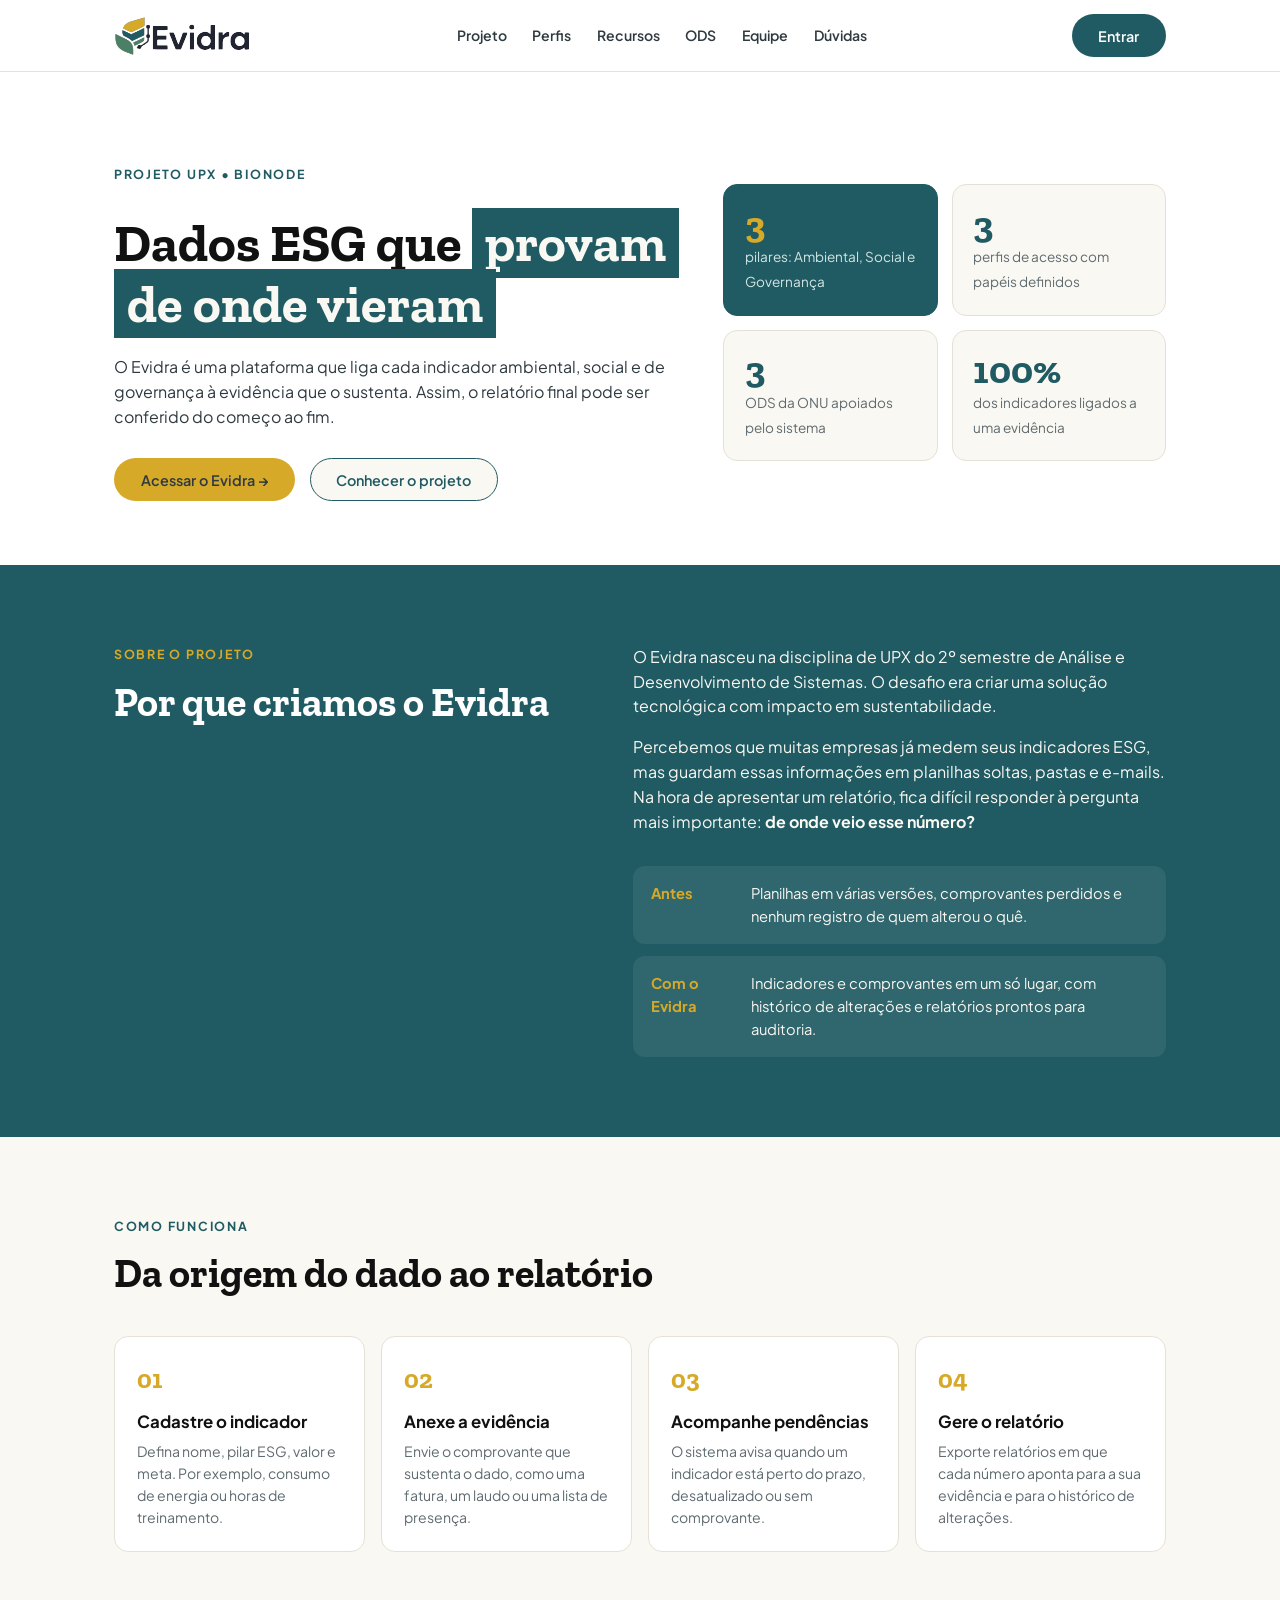
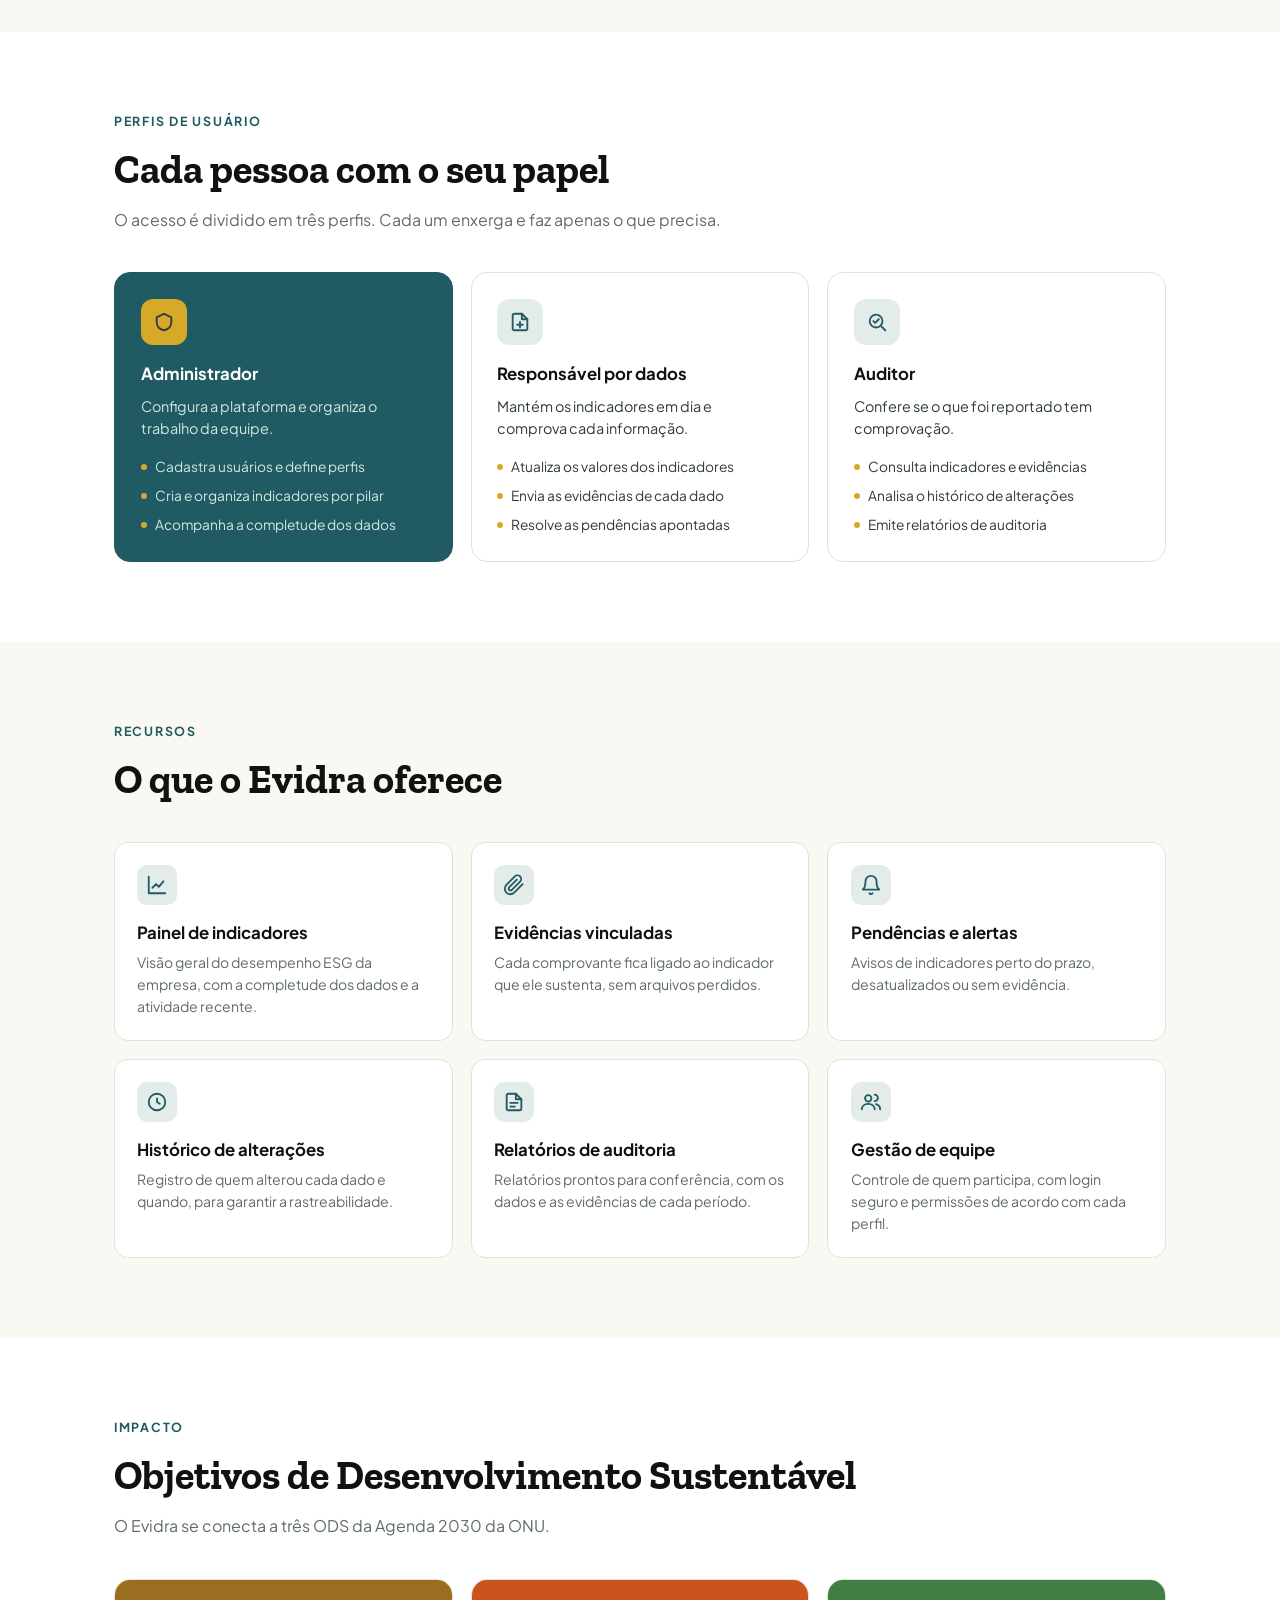
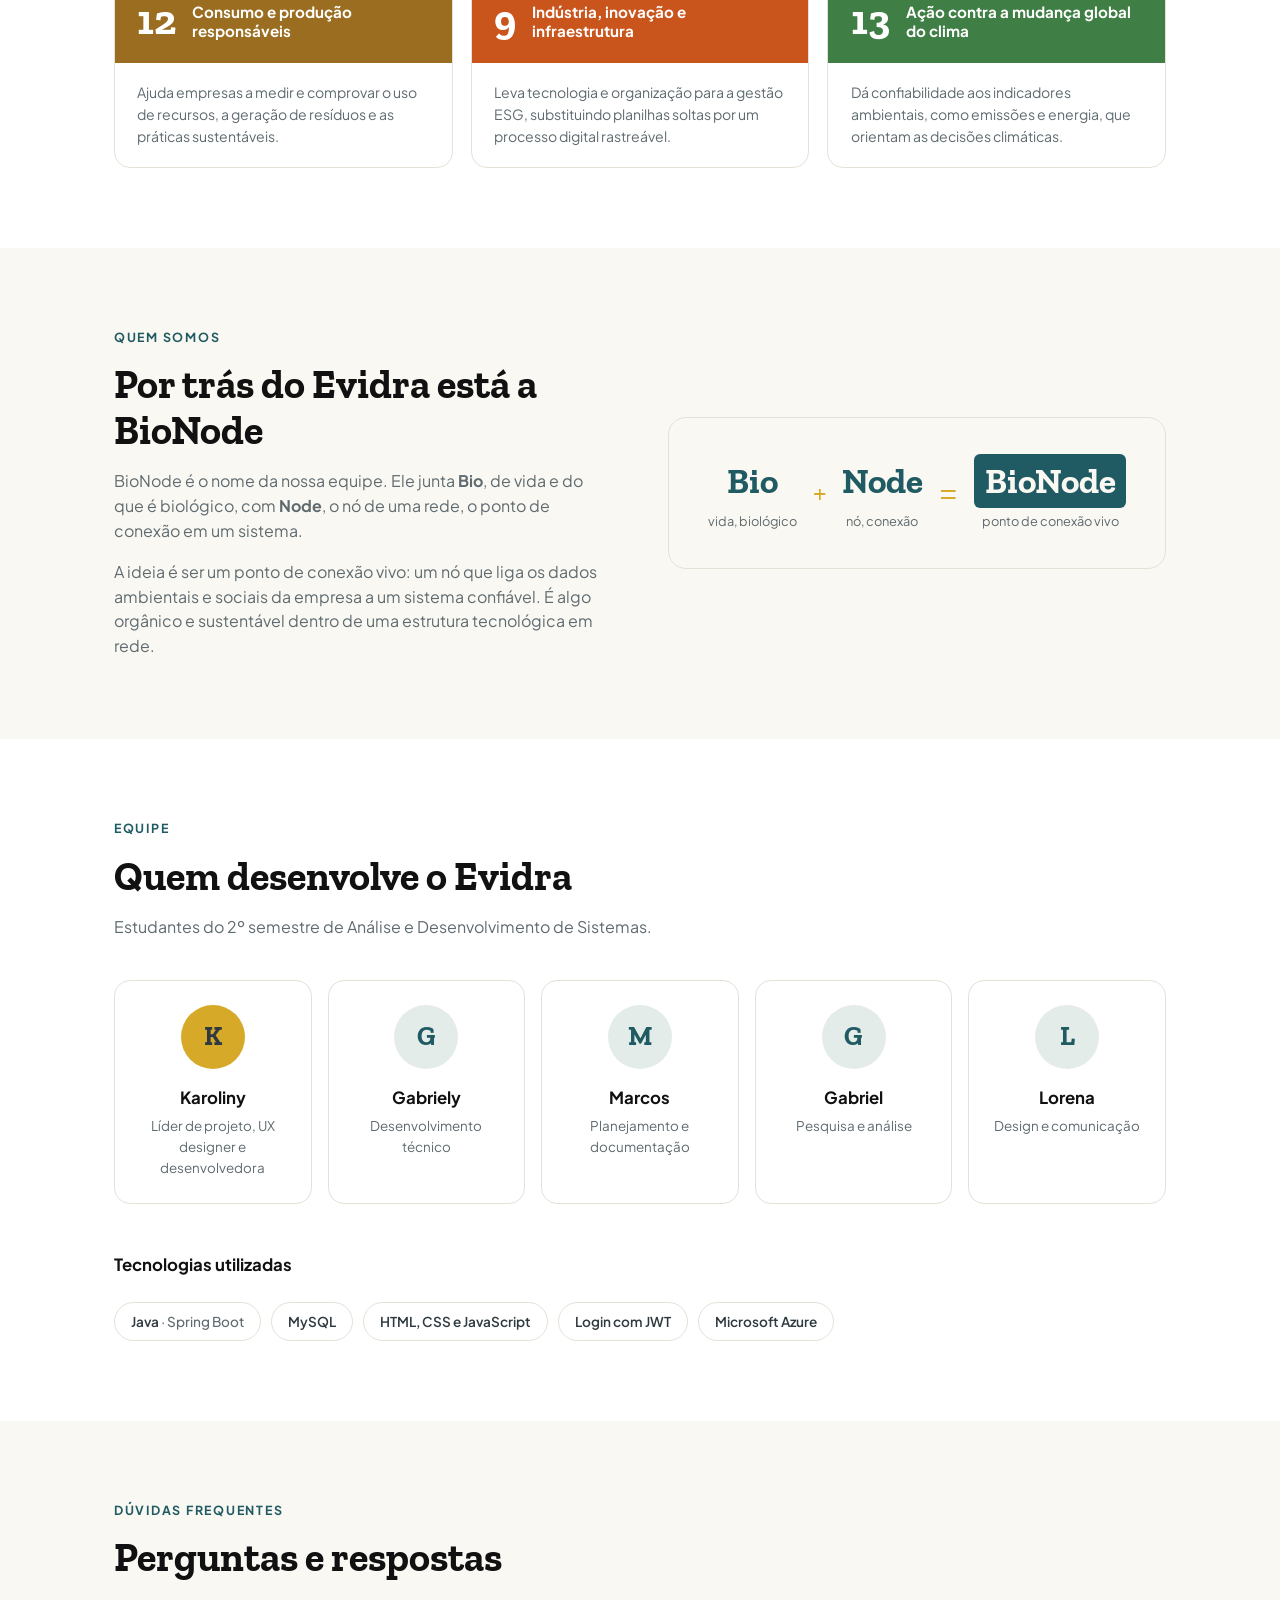
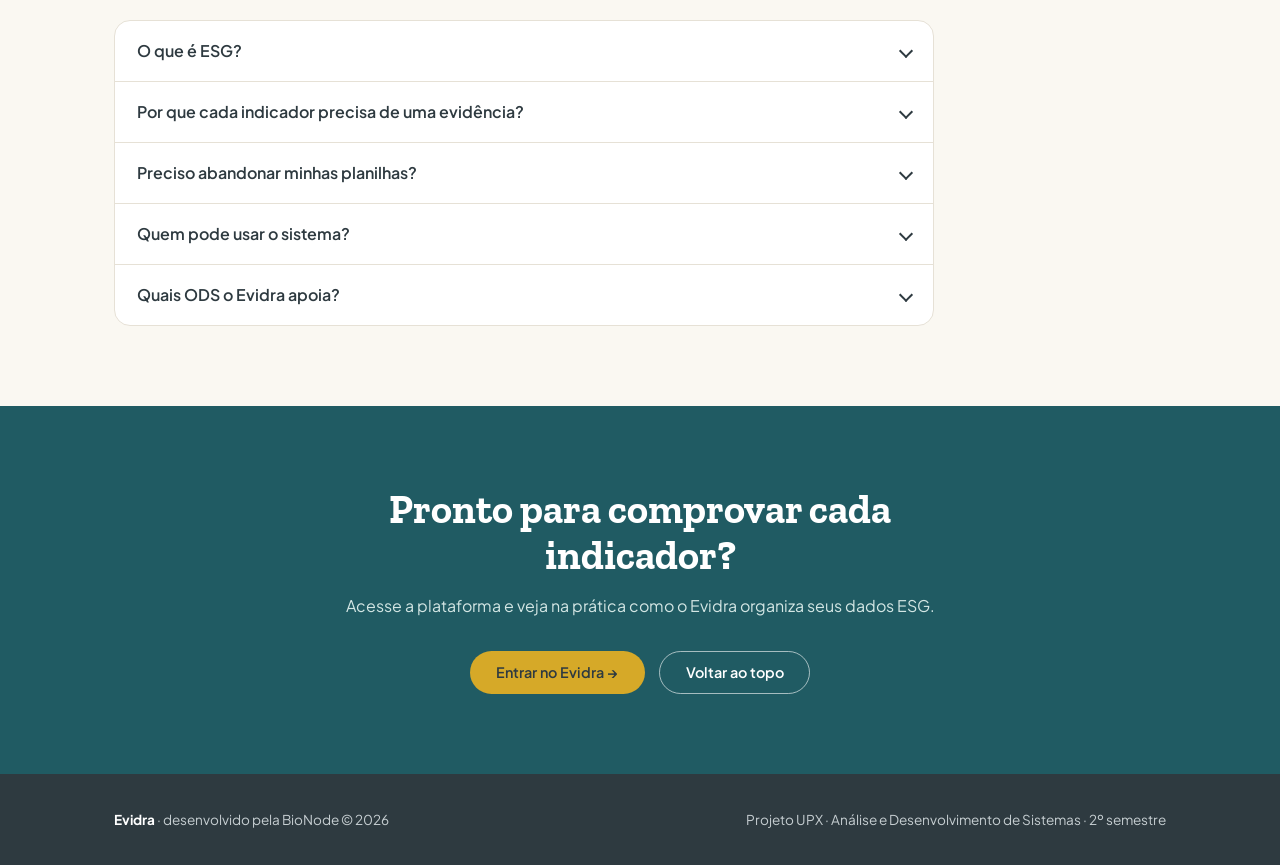
==== api/src/main/resources/static/sobre.html @ 5ffa8436 "Describe what changed" ====
<!DOCTYPE html>
<html lang="pt-BR">
<head>
<meta charset="UTF-8">
<meta name="viewport" content="width=device-width, initial-scale=1.0">
<title>Sobre o projeto – Evidra</title>
<link rel="icon" type="image/png" sizes="32x32" href="favicon-32.png">
<link rel="icon" type="image/png" sizes="64x64" href="favicon-64.png">
<link rel="apple-touch-icon" href="apple-touch-icon.png">
<meta name="description" content="Conheça o Evidra, plataforma de gestão de indicadores ESG com evidências rastreáveis, desenvolvida pela equipe BioNode no projeto UPX.">
<link rel="preconnect" href="https://fonts.googleapis.com">
<link rel="preconnect" href="https://fonts.gstatic.com" crossorigin>
<link href="https://fonts.googleapis.com/css2?family=Plus+Jakarta+Sans:wght@400;500;600;700;800&family=Zilla+Slab:wght@600;700&display=swap" rel="stylesheet">
<style>
  :root{
    --mostarda:#D6A928;
    --petroleo:#205B63;
    --petroleo-escuro:#174850;
    --offwhite:#FAF8F2;
    --verde-claro:#A7B4BA;
    --azul-escuro:#2E3A40;
    --borda:#E6E1D6;
    --suave:#5F6B70;
    --fundo-icone:#E4ECEA;
  }
  *{box-sizing:border-box;margin:0;padding:0}
  html{scroll-behavior:smooth}
  body{font-family:'Plus Jakarta Sans',system-ui,sans-serif;color:var(--azul-escuro);background:#fff;line-height:1.55}
  a{color:inherit}
  img{max-width:100%;display:block}
  :focus-visible{outline:3px solid var(--mostarda);outline-offset:3px}
  h1,h2{font-family:'Zilla Slab',serif;font-weight:700;color:#111;line-height:1.15}
  h2{font-size:clamp(1.8rem,4vw,2.5rem)}
  h3{font-size:1.05rem;font-weight:700;color:#111}

  .wrap{max-width:1180px;margin:0 auto;padding:0 5vw}
  section{padding:5rem 0}
  .eyebrow{font-weight:700;font-size:.78rem;letter-spacing:.14em;text-transform:uppercase;color:var(--petroleo);margin-bottom:.9rem}
  .intro{max-width:60ch;color:var(--suave);margin-top:1rem}
  .destaque{background:var(--petroleo);color:var(--offwhite);padding:.05em .25em;box-decoration-break:clone;-webkit-box-decoration-break:clone}

  /* botões */
  .btn{display:inline-flex;align-items:center;justify-content:center;gap:.5rem;padding:.7rem 1.6rem;border-radius:999px;font:600 .9rem 'Plus Jakarta Sans',sans-serif;text-decoration:none;border:1.5px solid transparent;cursor:pointer;transition:transform .15s,background .15s}
  .btn:hover{transform:translateY(-1px)}
  .btn-primario{background:var(--petroleo);color:#fff}
  .btn-primario:hover{background:var(--petroleo-escuro)}
  .btn-mostarda{background:var(--mostarda);color:var(--azul-escuro)}
  .btn-contorno{background:var(--offwhite);color:var(--petroleo);border-color:var(--petroleo)}

  /* cabeçalho */
  .topo{position:sticky;top:0;z-index:10;background:rgba(255,255,255,.94);backdrop-filter:blur(8px);border-bottom:1px solid var(--borda)}
  .topo .wrap{display:flex;justify-content:space-between;align-items:center;gap:1.5rem;padding-top:.9rem;padding-bottom:.9rem}
  .logo{height:40px;width:auto}
  .logo-texto{font-family:'Zilla Slab',serif;font-size:1.6rem;font-weight:700;color:var(--petroleo);text-decoration:none}
  .menu{display:flex;gap:1.6rem;list-style:none;font-size:.88rem;font-weight:600}
  .menu a{text-decoration:none;color:var(--azul-escuro)}
  .menu a:hover{color:var(--petroleo)}

  /* hero */
  .hero{padding:4.5rem 0 4rem}
  .hero-grade{display:grid;grid-template-columns:1.25fr 1fr;gap:3.5rem;align-items:center}
  .hero h1{font-size:clamp(2.2rem,5vw,3.3rem)}
  .hero p{margin:1.3rem 0 1.8rem;max-width:48ch}
  .acoes{display:flex;gap:.9rem;flex-wrap:wrap}
  .numeros{display:grid;grid-template-columns:1fr 1fr;gap:14px}
  .numero{background:var(--offwhite);border:1px solid var(--borda);border-radius:14px;padding:1.3rem}
  .numero strong{display:block;font-family:'Zilla Slab',serif;font-size:2.4rem;color:var(--petroleo);line-height:1}
  .numero span{font-size:.85rem;color:var(--suave)}
  .numero.cheio{background:var(--petroleo);border-color:var(--petroleo)}
  .numero.cheio strong{color:var(--mostarda)}
  .numero.cheio span{color:#D3E6E4}

  /* problema */
  .faixa{background:var(--petroleo);color:var(--offwhite)}
  .faixa h2{color:#fff}
  .faixa .eyebrow{color:var(--mostarda)}
  .problema-grade{display:grid;grid-template-columns:1fr 1.15fr;gap:3.5rem;align-items:start}
  .problema-grade p+p{margin-top:1rem}
  .contraste{display:grid;gap:12px;margin-top:2rem}
  .contraste div{display:flex;gap:12px;align-items:flex-start;background:rgba(255,255,255,.07);border-radius:12px;padding:1rem 1.1rem;font-size:.92rem}
  .contraste b{color:var(--mostarda);flex-shrink:0;width:5.5rem}

  /* como funciona */
  .fundo-claro{background:var(--offwhite)}
  .passos{display:grid;grid-template-columns:repeat(4,1fr);gap:16px;margin-top:2.5rem;counter-reset:passo;list-style:none}
  .passos li{background:#fff;border:1px solid var(--borda);border-radius:14px;padding:1.4rem;position:relative}
  .passos li::before{counter-increment:passo;content:counter(passo,decimal-leading-zero);display:block;font-family:'Zilla Slab',serif;font-weight:700;font-size:1.6rem;color:var(--mostarda);margin-bottom:.6rem}
  .passos p{font-size:.88rem;color:var(--suave);margin-top:.4rem}

  /* perfis */
  .perfis{display:grid;grid-template-columns:repeat(3,1fr);gap:18px;margin-top:2.5rem}
  .perfil{border:1px solid var(--borda);border-radius:16px;padding:1.6rem;display:flex;flex-direction:column}
  .perfil-ic{width:46px;height:46px;border-radius:12px;display:grid;place-items:center;background:var(--fundo-icone);color:var(--petroleo);margin-bottom:1rem}
  .perfil-ic svg,.recurso-ic svg{width:22px;height:22px;stroke:currentColor;fill:none;stroke-width:2;stroke-linecap:round;stroke-linejoin:round}
  .perfil.destaque-card{background:var(--petroleo);border-color:var(--petroleo);color:#D3E6E4}
  .perfil.destaque-card h3{color:#fff}
  .perfil.destaque-card .perfil-ic{background:var(--mostarda);color:var(--azul-escuro)}
  .perfil>p{font-size:.9rem;margin:.5rem 0 1rem}
  .perfil ul{list-style:none;display:grid;gap:.5rem;font-size:.86rem;margin-top:auto}
  .perfil li{display:flex;gap:.5rem}
  .perfil li::before{content:"";width:6px;height:6px;border-radius:50%;background:var(--mostarda);margin-top:.5rem;flex-shrink:0}

  /* recursos */
  .recursos{display:grid;grid-template-columns:repeat(3,1fr);gap:18px;margin-top:2.5rem}
  .recurso{background:#fff;border:1px solid var(--borda);border-radius:14px;padding:1.4rem}
  .recurso-ic{width:40px;height:40px;border-radius:10px;display:grid;place-items:center;background:var(--fundo-icone);color:var(--petroleo);margin-bottom:.9rem}
  .recurso p{font-size:.88rem;color:var(--suave);margin-top:.4rem}

  /* ODS */
  .ods{display:grid;grid-template-columns:repeat(3,1fr);gap:18px;margin-top:2.5rem}
  .ods-card{border-radius:16px;overflow:hidden;border:1px solid var(--borda);display:flex;flex-direction:column}
  .ods-topo{color:#fff;padding:1.3rem 1.4rem;display:flex;align-items:center;gap:1rem}
  .ods-topo strong{font-family:'Zilla Slab',serif;font-size:2.6rem;line-height:1}
  .ods-topo span{font-weight:700;font-size:.95rem;line-height:1.3}
  .ods-card p{padding:1.2rem 1.4rem;font-size:.88rem;color:var(--suave)}
  .ods-9{background:#C9541C}
  .ods-12{background:#9A6D20}
  .ods-13{background:#3F7E44}

  /* bionode */
  .bionode{display:grid;grid-template-columns:1fr 1fr;gap:3.5rem;align-items:center}
  .formula{display:flex;align-items:center;justify-content:center;gap:1rem;flex-wrap:wrap;background:var(--offwhite);border:1px solid var(--borda);border-radius:18px;padding:2.2rem 1.5rem}
  .formula div{text-align:center}
  .formula strong{display:block;font-family:'Zilla Slab',serif;font-size:2.2rem;color:var(--petroleo)}
  .formula small{font-size:.8rem;color:var(--suave)}
  .formula .sinal{font-family:'Zilla Slab',serif;font-size:2rem;color:var(--mostarda)}
  .formula .resultado strong{background:var(--petroleo);color:var(--offwhite);padding:0 .3em;border-radius:6px}
  .bionode p+p{margin-top:1rem}

  /* equipe */
  .equipe{display:grid;grid-template-columns:repeat(5,1fr);gap:16px;margin-top:2.5rem}
  .membro{border:1px solid var(--borda);border-radius:16px;padding:1.5rem 1.2rem;text-align:center;background:#fff}
  .avatar{width:64px;height:64px;border-radius:50%;margin:0 auto 1rem;display:grid;place-items:center;font-family:'Zilla Slab',serif;font-size:1.7rem;font-weight:700;background:var(--fundo-icone);color:var(--petroleo)}
  .membro.lider .avatar{background:var(--mostarda);color:var(--azul-escuro)}
  .membro p{font-size:.84rem;color:var(--suave);margin-top:.35rem}

  /* tecnologias */
  .tecs{display:flex;flex-wrap:wrap;gap:10px;margin-top:1.5rem}
  .tec{border:1px solid var(--borda);border-radius:999px;padding:.5rem 1rem;font-size:.85rem;font-weight:600;background:#fff}
  .tec span{color:var(--suave);font-weight:500}

  /* FAQ */
  .faq{max-width:820px;margin-top:2.5rem;border:1px solid var(--borda);border-radius:16px;background:#fff;overflow:hidden}
  .faq details{border-top:1px solid var(--borda)}
  .faq details:first-child{border-top:none}
  .faq summary{list-style:none;cursor:pointer;padding:1.1rem 1.4rem;display:flex;justify-content:space-between;align-items:center;gap:1rem;font-weight:600}
  .faq summary::-webkit-details-marker{display:none}
  .faq summary::after{content:"";width:8px;height:8px;border-right:2px solid var(--azul-escuro);border-bottom:2px solid var(--azul-escuro);transform:rotate(45deg);flex-shrink:0;transition:transform .15s}
  .faq details[open] summary::after{transform:rotate(-135deg)}
  .faq details p{padding:0 1.4rem 1.2rem;font-size:.9rem;color:var(--suave)}

  /* chamada final */
  .chamada{text-align:center}
  .chamada h2{color:#fff;max-width:22ch;margin:0 auto}
  .chamada p{max-width:52ch;margin:1rem auto 2rem;color:#D3E6E4}
  .chamada .acoes{justify-content:center}
  .chamada .btn-contorno{background:transparent;color:#fff;border-color:rgba(255,255,255,.6)}

  /* rodapé */
  footer{background:var(--azul-escuro);color:#C6CED1;font-size:.85rem;padding:2.2rem 0}
  footer .wrap{display:flex;justify-content:space-between;gap:1.5rem;flex-wrap:wrap}
  footer strong{color:#fff}

  @media (max-width:1000px){
    .equipe{grid-template-columns:repeat(3,1fr)}
    .passos{grid-template-columns:1fr 1fr}
    .recursos{grid-template-columns:1fr 1fr}
  }
  @media (max-width:760px){
    section{padding:3.5rem 0}
    .menu{display:none}
    .logo{height:32px}
    .hero{padding:2.5rem 0 3rem}
    .hero-grade,.problema-grade,.bionode{grid-template-columns:1fr;gap:2rem}
    .perfis,.recursos,.ods,.passos{grid-template-columns:1fr}
    .equipe{grid-template-columns:1fr 1fr}
    .contraste b{width:4.5rem}
  }
  @media (prefers-reduced-motion:reduce){html{scroll-behavior:auto}.btn{transition:none}.btn:hover{transform:none}}
</style>
</head>
<body>

<header class="topo">
  <div class="wrap">
    <a href="index.html" aria-label="Evidra – página inicial">
      <img class="logo" src="EVIDRA-completo.svg" alt="Evidra"
           onerror="this.replaceWith(Object.assign(document.createElement('span'),{className:'logo-texto',textContent:'Evidra'}))">
    </a>
    <nav aria-label="Seções">
      <ul class="menu">
        <li><a href="#projeto">Projeto</a></li>
        <li><a href="#perfis">Perfis</a></li>
        <li><a href="#recursos">Recursos</a></li>
        <li><a href="#ods">ODS</a></li>
        <li><a href="#equipe">Equipe</a></li>
        <li><a href="#faq">Dúvidas</a></li>
      </ul>
    </nav>
    <a class="btn btn-primario" href="index.html#entrar">Entrar</a>
  </div>
</header>

<main>

  <!-- HERO -->
  <section class="hero">
    <div class="wrap hero-grade">
      <div>
        <p class="eyebrow">Projeto UPX • BioNode</p>
        <h1>Dados ESG que <span class="destaque">provam de onde vieram</span></h1>
        <p>O Evidra é uma plataforma que liga cada indicador ambiental, social e de governança à evidência que o sustenta. Assim, o relatório final pode ser conferido do começo ao fim.</p>
        <div class="acoes">
          <a class="btn btn-mostarda" href="index.html#entrar">Acessar o Evidra →</a>
          <a class="btn btn-contorno" href="#projeto">Conhecer o projeto</a>
        </div>
      </div>
      <div class="numeros" aria-label="O projeto em números">
        <div class="numero cheio"><strong>3</strong><span>pilares: Ambiental, Social e Governança</span></div>
        <div class="numero"><strong>3</strong><span>perfis de acesso com papéis definidos</span></div>
        <div class="numero"><strong>3</strong><span>ODS da ONU apoiados pelo sistema</span></div>
        <div class="numero"><strong>100%</strong><span>dos indicadores ligados a uma evidência</span></div>
      </div>
    </div>
  </section>

  <!-- PROBLEMA E PROPOSTA -->
  <section class="faixa" id="projeto">
    <div class="wrap problema-grade">
      <div>
        <p class="eyebrow">Sobre o projeto</p>
        <h2>Por que criamos o Evidra</h2>
      </div>
      <div>
        <p>O Evidra nasceu na disciplina de UPX do 2º semestre de Análise e Desenvolvimento de Sistemas. O desafio era criar uma solução tecnológica com impacto em sustentabilidade.</p>
        <p>Percebemos que muitas empresas já medem seus indicadores ESG, mas guardam essas informações em planilhas soltas, pastas e e-mails. Na hora de apresentar um relatório, fica difícil responder à pergunta mais importante: <strong>de onde veio esse número?</strong></p>
        <div class="contraste">
          <div><b>Antes</b><span>Planilhas em várias versões, comprovantes perdidos e nenhum registro de quem alterou o quê.</span></div>
          <div><b>Com o Evidra</b><span>Indicadores e comprovantes em um só lugar, com histórico de alterações e relatórios prontos para auditoria.</span></div>
        </div>
      </div>
    </div>
  </section>

  <!-- COMO FUNCIONA -->
  <section class="fundo-claro">
    <div class="wrap">
      <p class="eyebrow">Como funciona</p>
      <h2>Da origem do dado ao relatório</h2>
      <ol class="passos">
        <li><h3>Cadastre o indicador</h3><p>Defina nome, pilar ESG, valor e meta. Por exemplo, consumo de energia ou horas de treinamento.</p></li>
        <li><h3>Anexe a evidência</h3><p>Envie o comprovante que sustenta o dado, como uma fatura, um laudo ou uma lista de presença.</p></li>
        <li><h3>Acompanhe pendências</h3><p>O sistema avisa quando um indicador está perto do prazo, desatualizado ou sem comprovante.</p></li>
        <li><h3>Gere o relatório</h3><p>Exporte relatórios em que cada número aponta para a sua evidência e para o histórico de alterações.</p></li>
      </ol>
    </div>
  </section>

  <!-- PERFIS -->
  <section id="perfis">
    <div class="wrap">
      <p class="eyebrow">Perfis de usuário</p>
      <h2>Cada pessoa com o seu papel</h2>
      <p class="intro">O acesso é dividido em três perfis. Cada um enxerga e faz apenas o que precisa.</p>
      <div class="perfis">
        <article class="perfil destaque-card">
          <div class="perfil-ic"><svg viewBox="0 0 24 24"><path d="M12 3l8 4v5c0 5-3.5 8-8 9-4.5-1-8-4-8-9V7z"/></svg></div>
          <h3>Administrador</h3>
          <p>Configura a plataforma e organiza o trabalho da equipe.</p>
          <ul>
            <li>Cadastra usuários e define perfis</li>
            <li>Cria e organiza indicadores por pilar</li>
            <li>Acompanha a completude dos dados</li>
          </ul>
        </article>
        <article class="perfil">
          <div class="perfil-ic"><svg viewBox="0 0 24 24"><path d="M14 3H6a2 2 0 0 0-2 2v14a2 2 0 0 0 2 2h12a2 2 0 0 0 2-2V9z"/><path d="M14 3v6h6M12 18v-6M9 15h6"/></svg></div>
          <h3>Responsável por dados</h3>
          <p>Mantém os indicadores em dia e comprova cada informação.</p>
          <ul>
            <li>Atualiza os valores dos indicadores</li>
            <li>Envia as evidências de cada dado</li>
            <li>Resolve as pendências apontadas</li>
          </ul>
        </article>
        <article class="perfil">
          <div class="perfil-ic"><svg viewBox="0 0 24 24"><circle cx="11" cy="11" r="7"/><path d="M21 21l-4.3-4.3M8 11l2 2 4-4"/></svg></div>
          <h3>Auditor</h3>
          <p>Confere se o que foi reportado tem comprovação.</p>
          <ul>
            <li>Consulta indicadores e evidências</li>
            <li>Analisa o histórico de alterações</li>
            <li>Emite relatórios de auditoria</li>
          </ul>
        </article>
      </div>
    </div>
  </section>

  <!-- RECURSOS -->
  <section class="fundo-claro" id="recursos">
    <div class="wrap">
      <p class="eyebrow">Recursos</p>
      <h2>O que o Evidra oferece</h2>
      <div class="recursos">
        <article class="recurso">
          <div class="recurso-ic"><svg viewBox="0 0 24 24"><path d="M3 3v18h18"/><path d="M7 15l4-4 3 3 5-6"/></svg></div>
          <h3>Painel de indicadores</h3>
          <p>Visão geral do desempenho ESG da empresa, com a completude dos dados e a atividade recente.</p>
        </article>
        <article class="recurso">
          <div class="recurso-ic"><svg viewBox="0 0 24 24"><path d="M21.4 11.1l-9.2 9.2a6 6 0 0 1-8.5-8.5l9.2-9.2a4 4 0 0 1 5.7 5.7l-9.2 9.2a2 2 0 0 1-2.8-2.8l8.5-8.5"/></svg></div>
          <h3>Evidências vinculadas</h3>
          <p>Cada comprovante fica ligado ao indicador que ele sustenta, sem arquivos perdidos.</p>
        </article>
        <article class="recurso">
          <div class="recurso-ic"><svg viewBox="0 0 24 24"><path d="M18 8a6 6 0 0 0-12 0c0 7-3 9-3 9h18s-3-2-3-9M13.7 21a2 2 0 0 1-3.4 0"/></svg></div>
          <h3>Pendências e alertas</h3>
          <p>Avisos de indicadores perto do prazo, desatualizados ou sem evidência.</p>
        </article>
        <article class="recurso">
          <div class="recurso-ic"><svg viewBox="0 0 24 24"><path d="M12 8v4l3 2"/><circle cx="12" cy="12" r="9"/></svg></div>
          <h3>Histórico de alterações</h3>
          <p>Registro de quem alterou cada dado e quando, para garantir a rastreabilidade.</p>
        </article>
        <article class="recurso">
          <div class="recurso-ic"><svg viewBox="0 0 24 24"><path d="M14 3H6a2 2 0 0 0-2 2v14a2 2 0 0 0 2 2h12a2 2 0 0 0 2-2V9z"/><path d="M14 3v6h6M8 13h8M8 17h5"/></svg></div>
          <h3>Relatórios de auditoria</h3>
          <p>Relatórios prontos para conferência, com os dados e as evidências de cada período.</p>
        </article>
        <article class="recurso">
          <div class="recurso-ic"><svg viewBox="0 0 24 24"><circle cx="9" cy="8" r="3.5"/><path d="M2 20c0-3.5 3-6 7-6s7 2.5 7 6M16 4a3.5 3.5 0 0 1 0 7M22 20c0-3-2-5-4.5-5.7"/></svg></div>
          <h3>Gestão de equipe</h3>
          <p>Controle de quem participa, com login seguro e permissões de acordo com cada perfil.</p>
        </article>
      </div>
    </div>
  </section>

  <!-- ODS -->
  <section id="ods">
    <div class="wrap">
      <p class="eyebrow">Impacto</p>
      <h2>Objetivos de Desenvolvimento Sustentável</h2>
      <p class="intro">O Evidra se conecta a três ODS da Agenda 2030 da ONU.</p>
      <div class="ods">
        <article class="ods-card">
          <div class="ods-topo ods-12"><strong>12</strong><span>Consumo e produção responsáveis</span></div>
          <p>Ajuda empresas a medir e comprovar o uso de recursos, a geração de resíduos e as práticas sustentáveis.</p>
        </article>
        <article class="ods-card">
          <div class="ods-topo ods-9"><strong>9</strong><span>Indústria, inovação e infraestrutura</span></div>
          <p>Leva tecnologia e organização para a gestão ESG, substituindo planilhas soltas por um processo digital rastreável.</p>
        </article>
        <article class="ods-card">
          <div class="ods-topo ods-13"><strong>13</strong><span>Ação contra a mudança global do clima</span></div>
          <p>Dá confiabilidade aos indicadores ambientais, como emissões e energia, que orientam as decisões climáticas.</p>
        </article>
      </div>
    </div>
  </section>

  <!-- BIONODE -->
  <section class="fundo-claro" id="bionode">
    <div class="wrap bionode">
      <div>
        <p class="eyebrow">Quem somos</p>
        <h2>Por trás do Evidra está a BioNode</h2>
        <p class="intro">BioNode é o nome da nossa equipe. Ele junta <strong>Bio</strong>, de vida e do que é biológico, com <strong>Node</strong>, o nó de uma rede, o ponto de conexão em um sistema.</p>
        <p class="intro">A ideia é ser um ponto de conexão vivo: um nó que liga os dados ambientais e sociais da empresa a um sistema confiável. É algo orgânico e sustentável dentro de uma estrutura tecnológica em rede.</p>
      </div>
      <div class="formula" aria-label="Bio mais Node igual a BioNode">
        <div><strong>Bio</strong><small>vida, biológico</small></div>
        <span class="sinal" aria-hidden="true">+</span>
        <div><strong>Node</strong><small>nó, conexão</small></div>
        <span class="sinal" aria-hidden="true">=</span>
        <div class="resultado"><strong>BioNode</strong><small>ponto de conexão vivo</small></div>
      </div>
    </div>
  </section>

  <!-- EQUIPE -->
  <section id="equipe">
    <div class="wrap">
      <p class="eyebrow">Equipe</p>
      <h2>Quem desenvolve o Evidra</h2>
      <p class="intro">Estudantes do 2º semestre de Análise e Desenvolvimento de Sistemas.</p>
      <div class="equipe">
        <article class="membro lider">
          <div class="avatar" aria-hidden="true">K</div>
          <h3>Karoliny</h3>
          <p>Líder de projeto, UX designer e desenvolvedora</p>
        </article>
        <article class="membro">
          <div class="avatar" aria-hidden="true">G</div>
          <h3>Gabriely</h3>
          <p>Desenvolvimento técnico</p>
        </article>
        <article class="membro">
          <div class="avatar" aria-hidden="true">M</div>
          <h3>Marcos</h3>
          <p>Planejamento e documentação</p>
        </article>
        <article class="membro">
          <div class="avatar" aria-hidden="true">G</div>
          <h3>Gabriel</h3>
          <p>Pesquisa e análise</p>
        </article>
        <article class="membro">
          <div class="avatar" aria-hidden="true">L</div>
          <h3>Lorena</h3>
          <p>Design e comunicação</p>
        </article>
      </div>

      <h3 style="margin-top:3rem">Tecnologias utilizadas</h3>
      <div class="tecs">
        <span class="tec">Java <span>· Spring Boot</span></span>
        <span class="tec">MySQL</span>
        <span class="tec">HTML, CSS e JavaScript</span>
        <span class="tec">Login com JWT</span>
        <span class="tec">Microsoft Azure</span>
      </div>
    </div>
  </section>

  <!-- FAQ -->
  <section class="fundo-claro" id="faq">
    <div class="wrap">
      <p class="eyebrow">Dúvidas frequentes</p>
      <h2>Perguntas e respostas</h2>
      <div class="faq">
        <details>
          <summary>O que é ESG?</summary>
          <p>É a sigla em inglês para Ambiental, Social e Governança. São os três pilares usados para medir o impacto e a gestão responsável de uma empresa.</p>
        </details>
        <details>
          <summary>Por que cada indicador precisa de uma evidência?</summary>
          <p>Um dado sem comprovante não pode ser conferido. Com a evidência ligada ao indicador, qualquer número do relatório pode ser verificado em uma auditoria.</p>
        </details>
        <details>
          <summary>Preciso abandonar minhas planilhas?</summary>
          <p>Não. O Evidra funciona junto com os dados que a empresa já tem em Excel. A ideia é organizar e comprovar, sem obrigar a troca dos sistemas atuais.</p>
        </details>
        <details>
          <summary>Quem pode usar o sistema?</summary>
          <p>Há três perfis: Administrador, Responsável por dados e Auditor. Cada um tem acesso apenas às funções do seu papel.</p>
        </details>
        <details>
          <summary>Quais ODS o Evidra apoia?</summary>
          <p>O foco está nos ODS 12 (consumo e produção responsáveis), 9 (indústria, inovação e infraestrutura) e 13 (ação contra a mudança global do clima).</p>
        </details>
      </div>
    </div>
  </section>

  <!-- CHAMADA FINAL -->
  <section class="faixa chamada">
    <div class="wrap">
      <h2>Pronto para comprovar cada indicador?</h2>
      <p>Acesse a plataforma e veja na prática como o Evidra organiza seus dados ESG.</p>
      <div class="acoes">
        <a class="btn btn-mostarda" href="index.html#entrar">Entrar no Evidra →</a>
        <a class="btn btn-contorno" href="#">Voltar ao topo</a>
      </div>
    </div>
  </section>

</main>

<footer>
  <div class="wrap">
    <span><strong>Evidra</strong> · desenvolvido pela BioNode © 2026</span>
    <span>Projeto UPX · Análise e Desenvolvimento de Sistemas · 2º semestre</span>
  </div>
</footer>

</body>
</html>
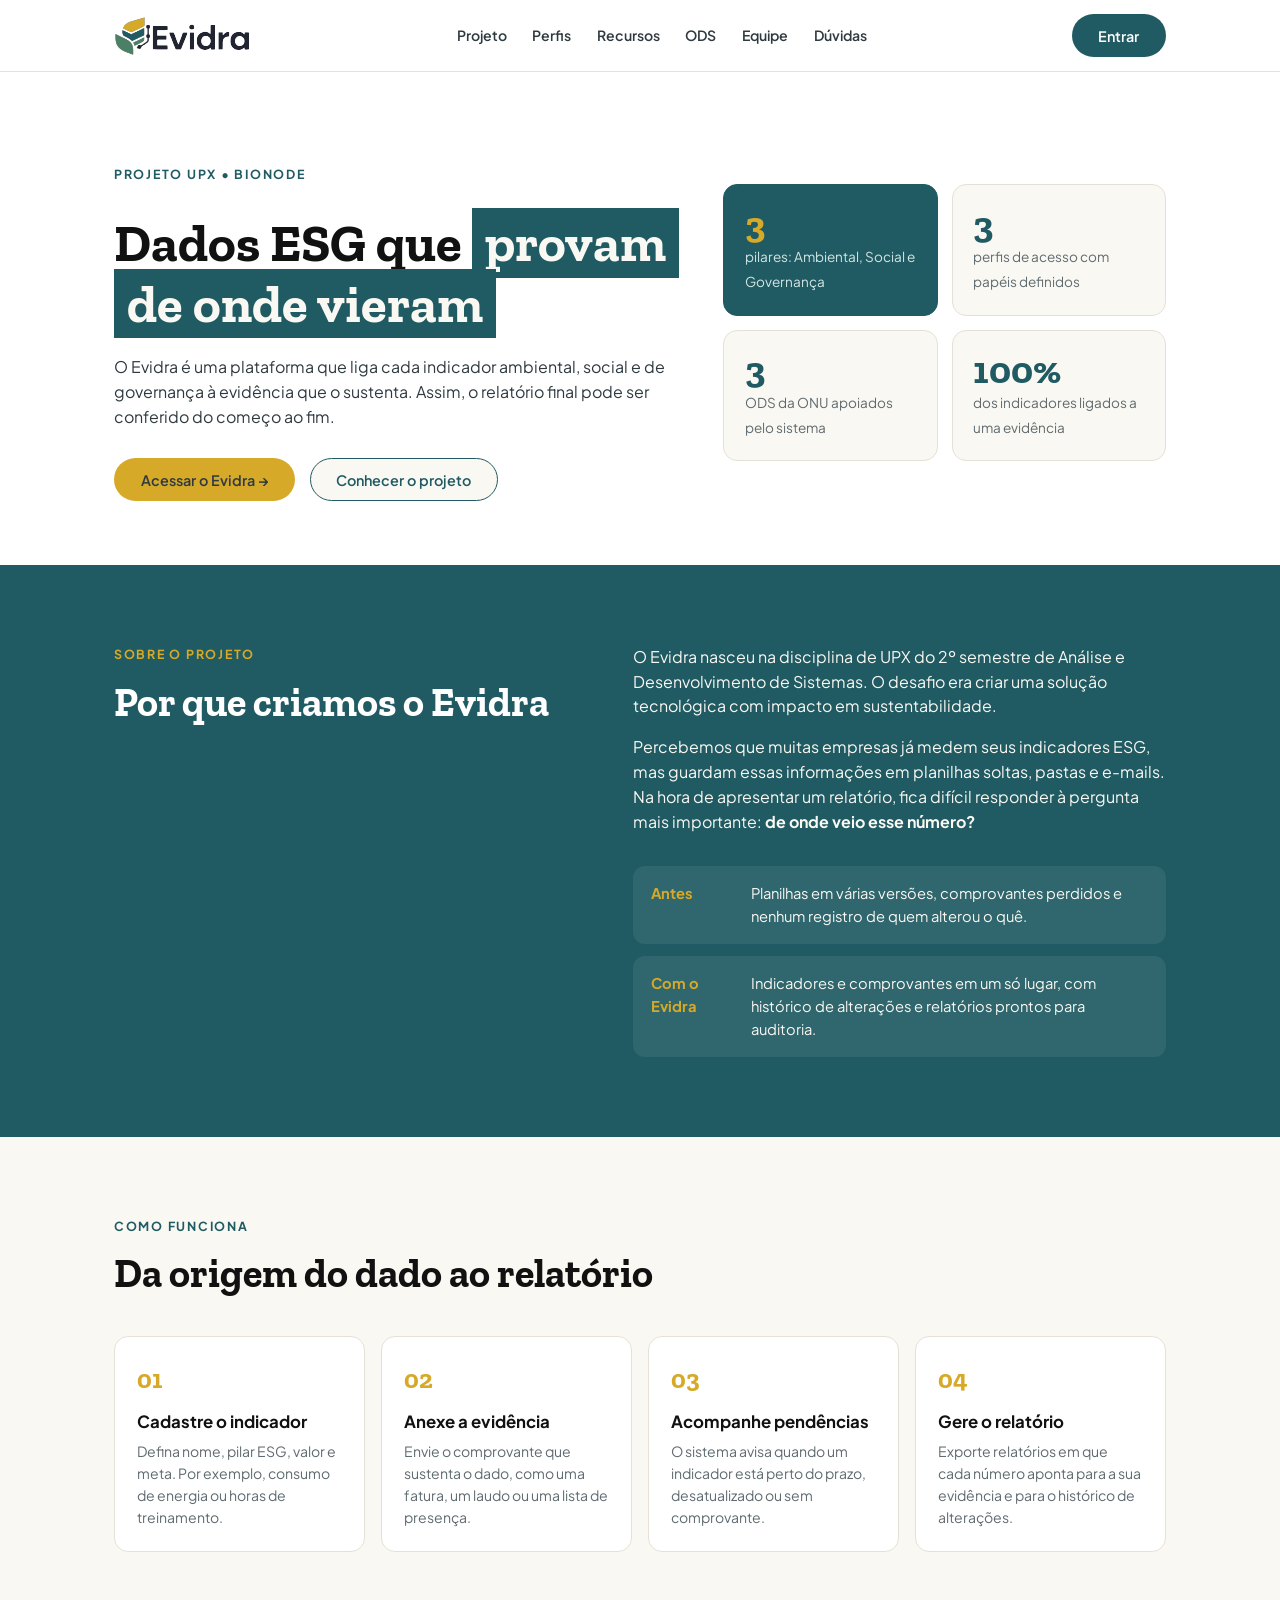
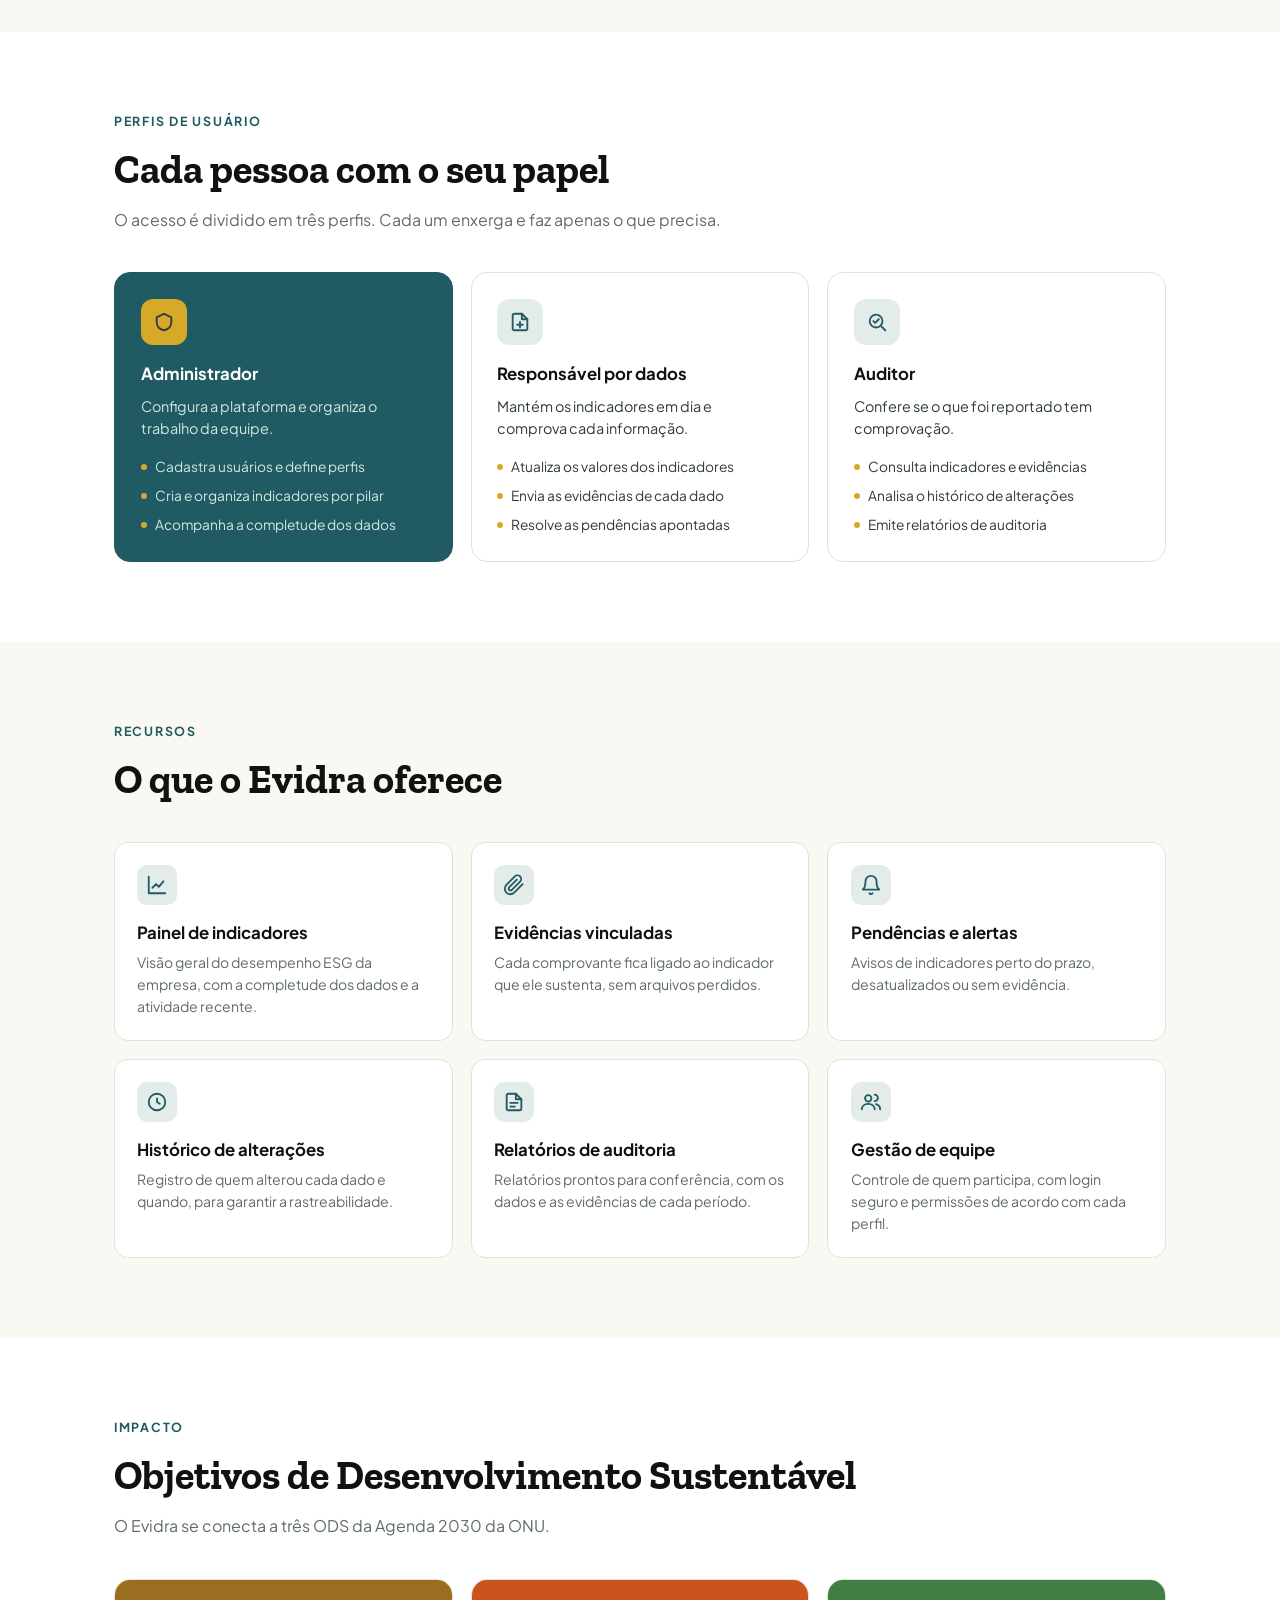
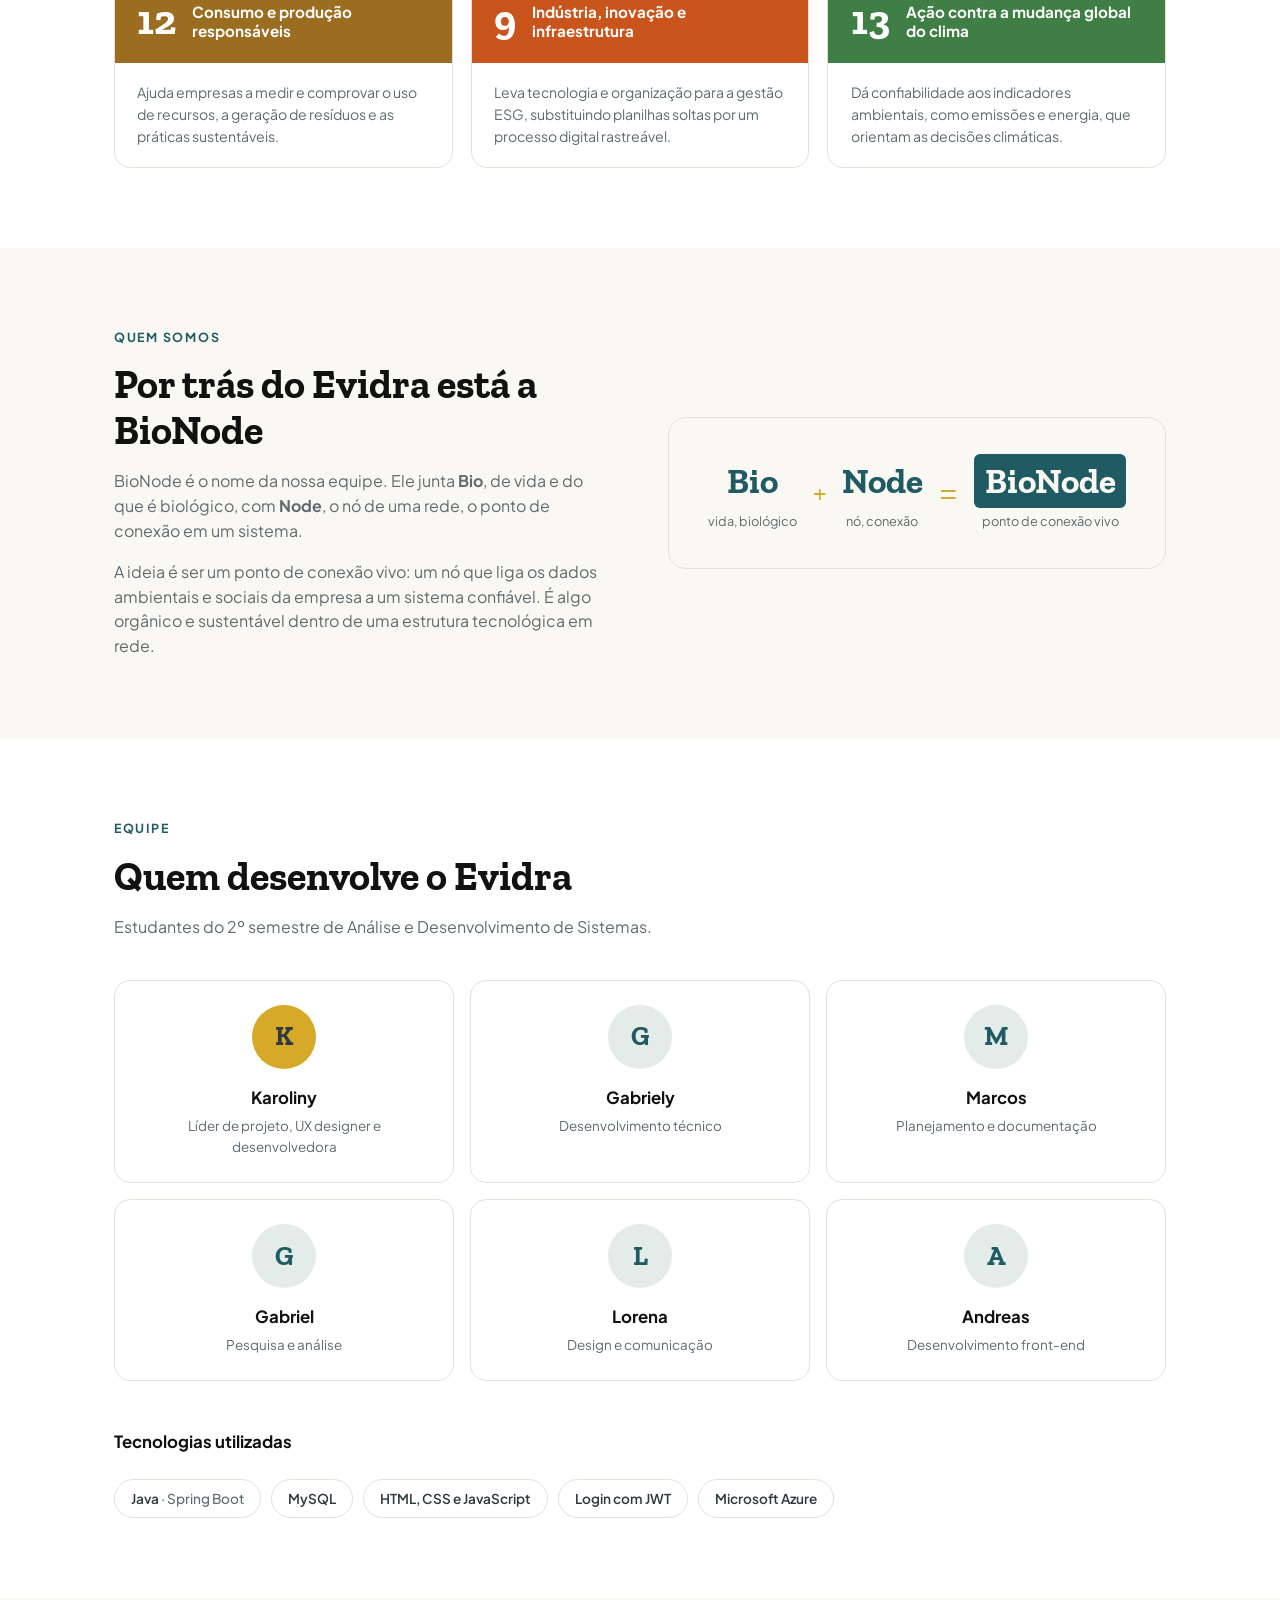
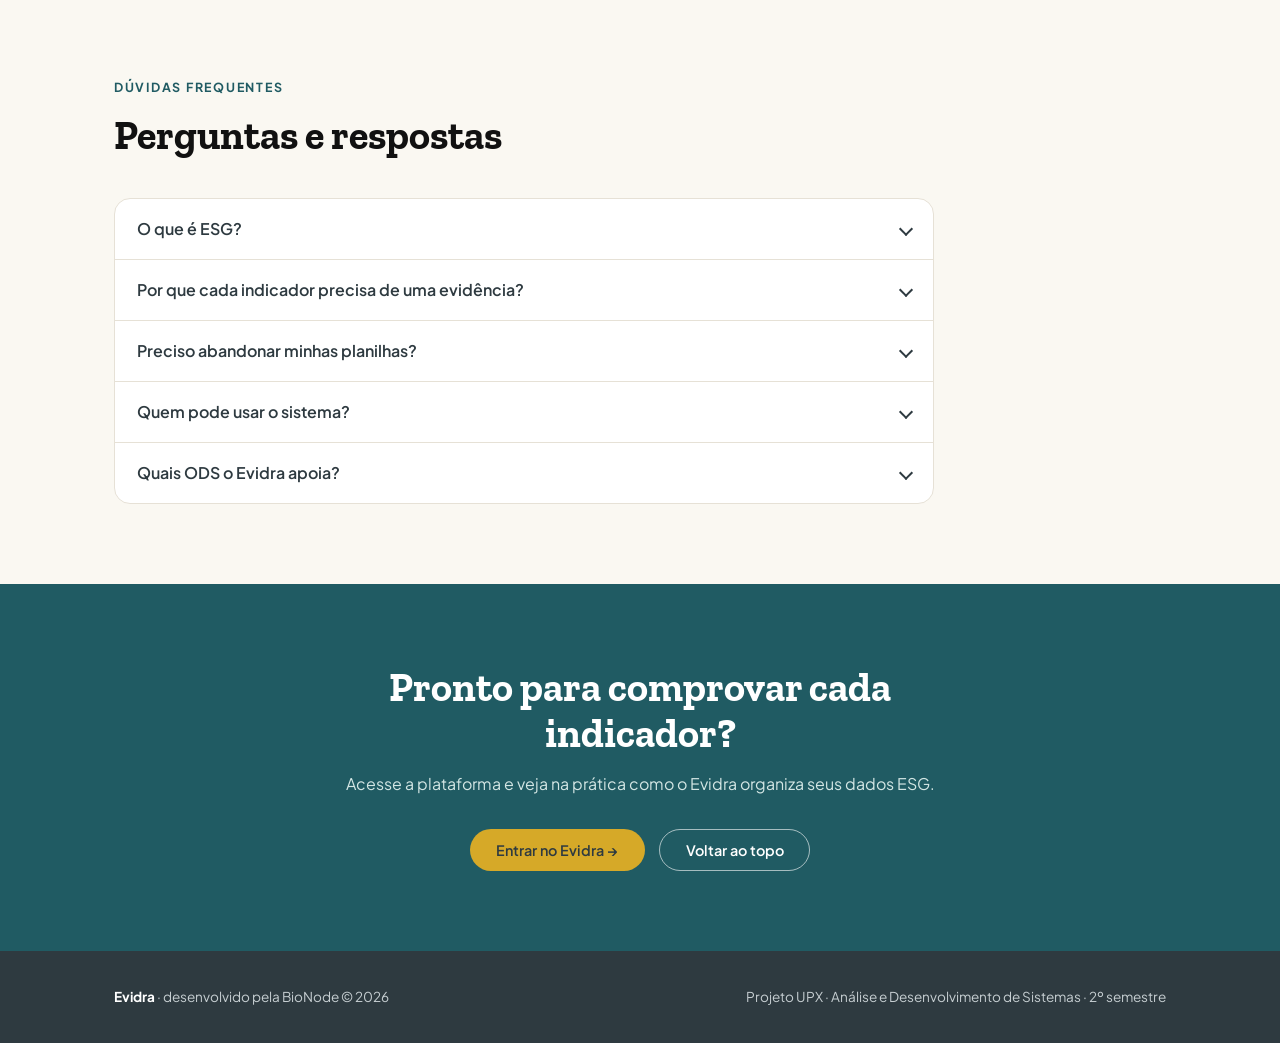
==== commit 24a3bf93: "adiciona notificacoes, rastreabilidade de evidencias e relatorios - sino le da tabela notifications," ====
--- a/api/src/main/resources/static/sobre.html
+++ b/api/src/main/resources/static/sobre.html
@@ -128,7 +128,7 @@
   .bionode p+p{margin-top:1rem}
 
   /* equipe */
-  .equipe{display:grid;grid-template-columns:repeat(5,1fr);gap:16px;margin-top:2.5rem}
+  .equipe{display:grid;grid-template-columns:repeat(3,1fr);gap:16px;margin-top:2.5rem}
   .membro{border:1px solid var(--borda);border-radius:16px;padding:1.5rem 1.2rem;text-align:center;background:#fff}
   .avatar{width:64px;height:64px;border-radius:50%;margin:0 auto 1rem;display:grid;place-items:center;font-family:'Zilla Slab',serif;font-size:1.7rem;font-weight:700;background:var(--fundo-icone);color:var(--petroleo)}
   .membro.lider .avatar{background:var(--mostarda);color:var(--azul-escuro)}
@@ -410,6 +410,11 @@
           <div class="avatar" aria-hidden="true">L</div>
           <h3>Lorena</h3>
           <p>Design e comunicação</p>
+        </article>
+        <article class="membro">
+          <div class="avatar" aria-hidden="true">A</div>
+          <h3>Andreas</h3>
+          <p>Desenvolvimento front-end</p>
         </article>
       </div>
 
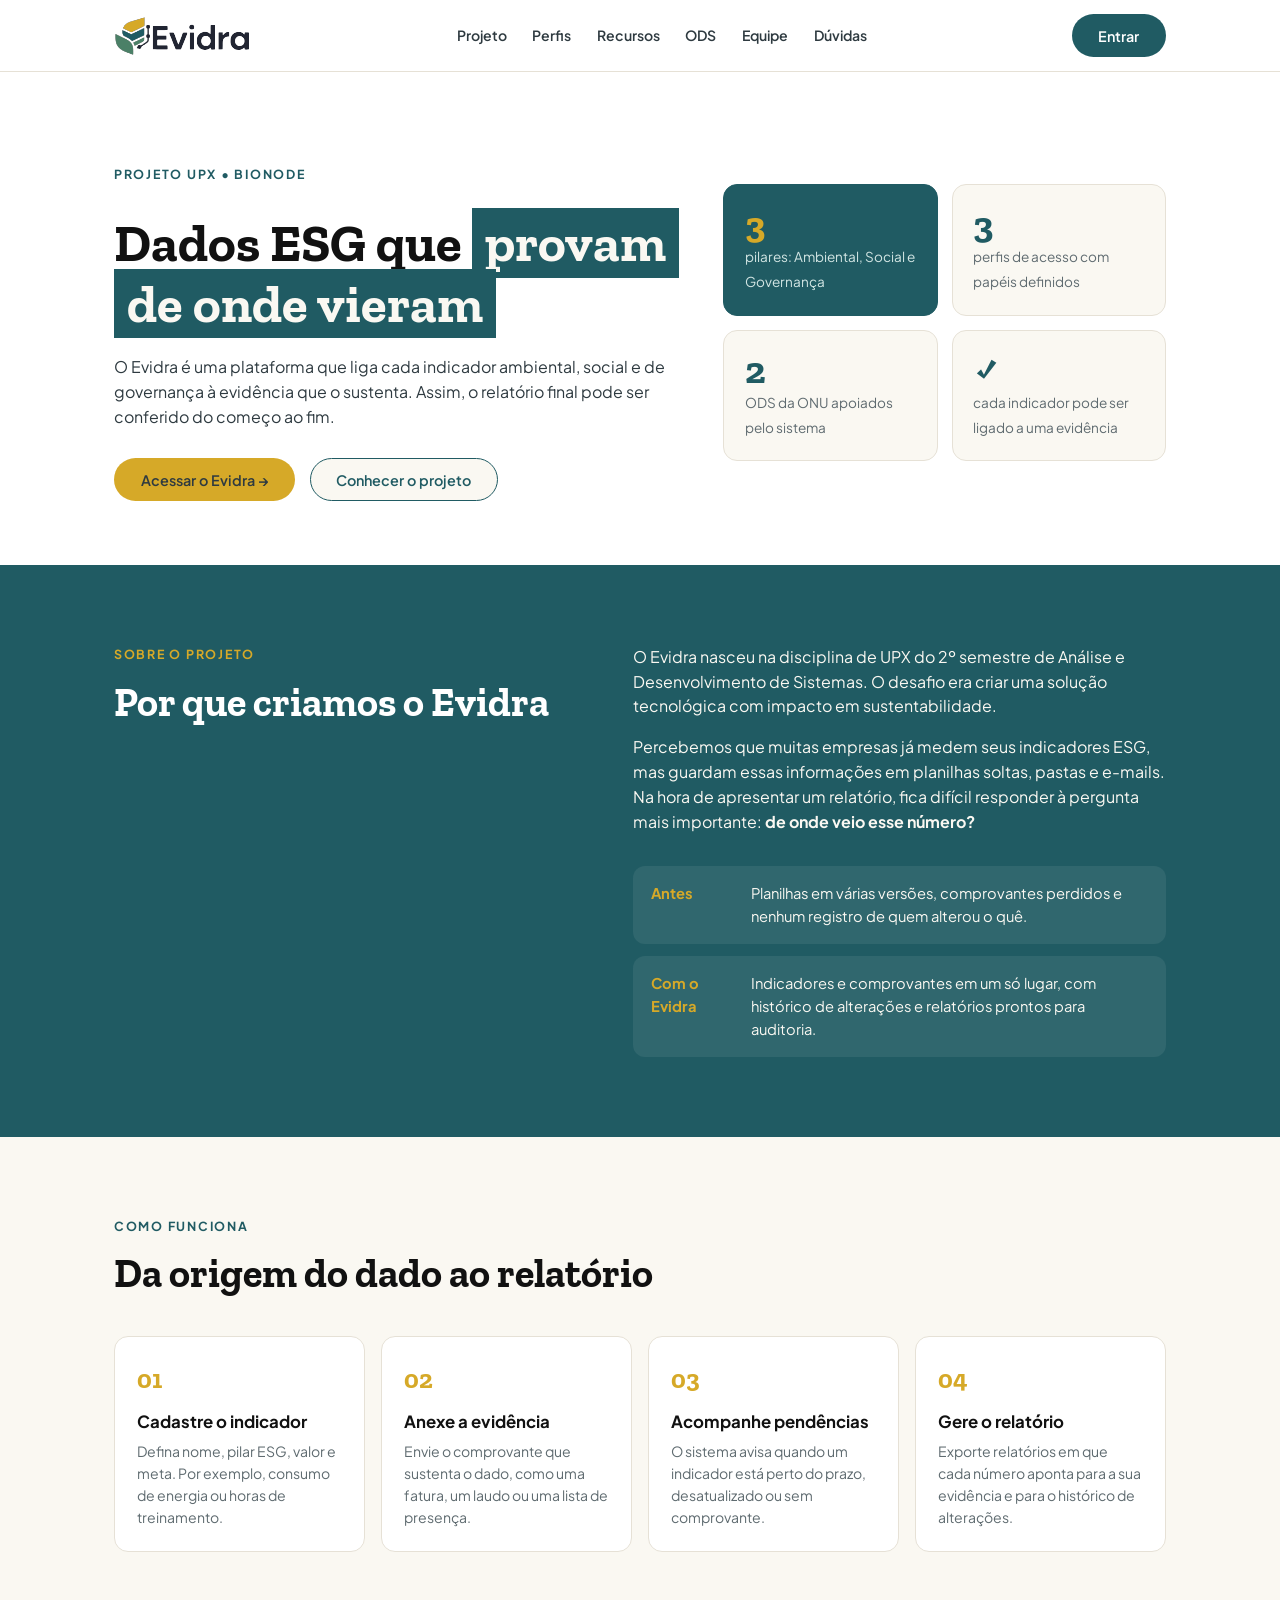
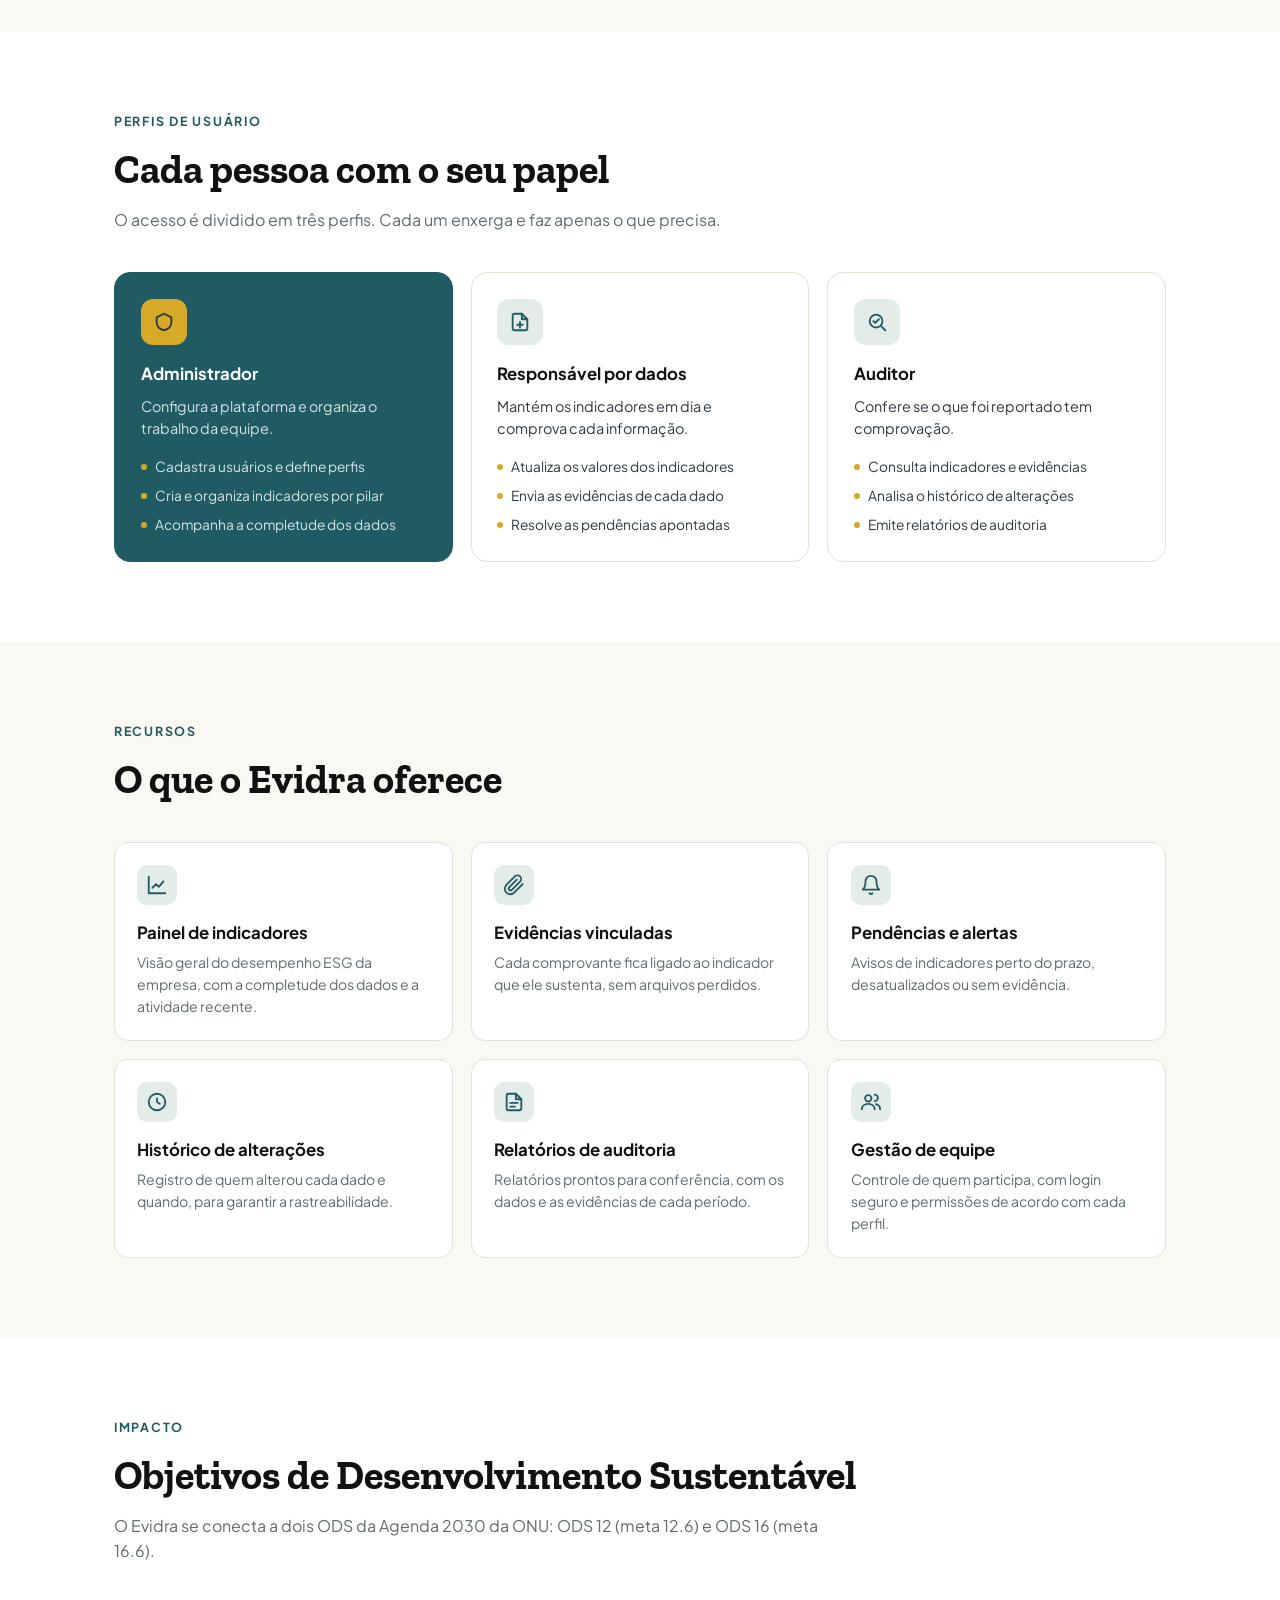
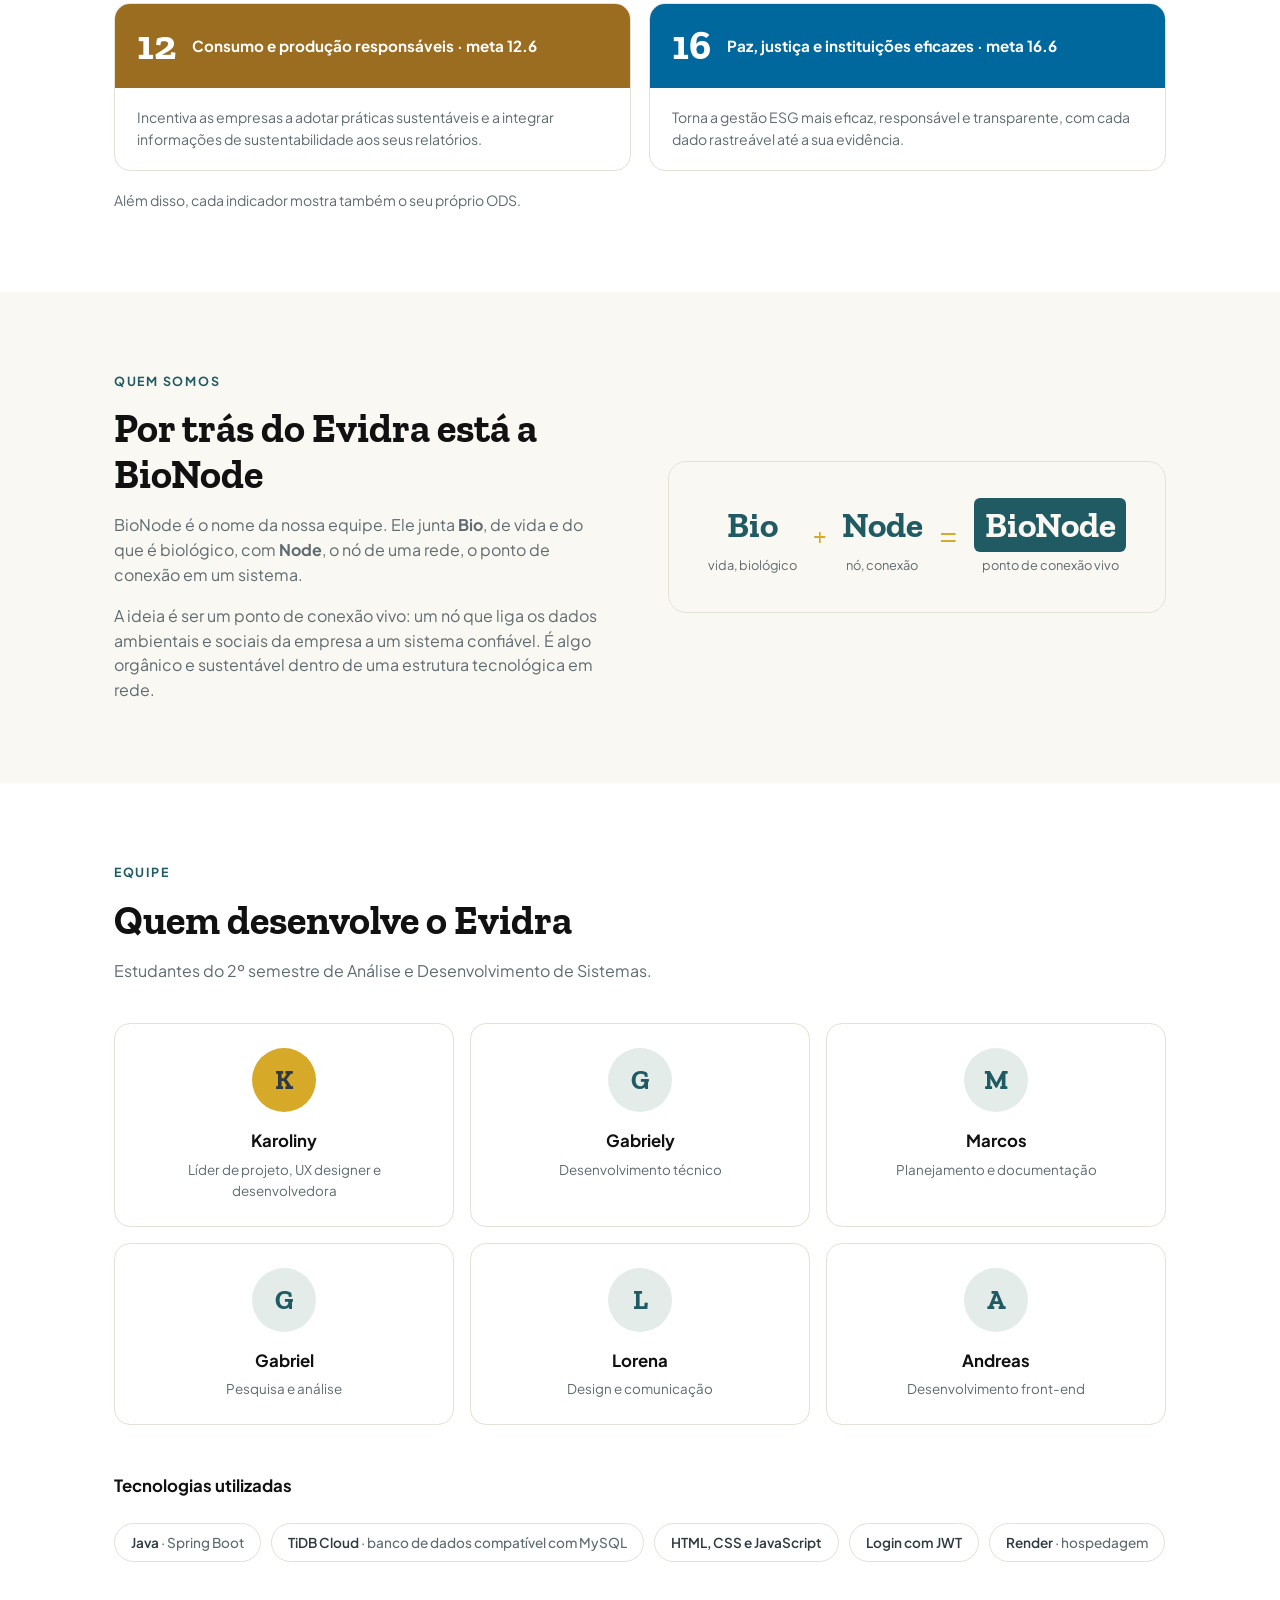
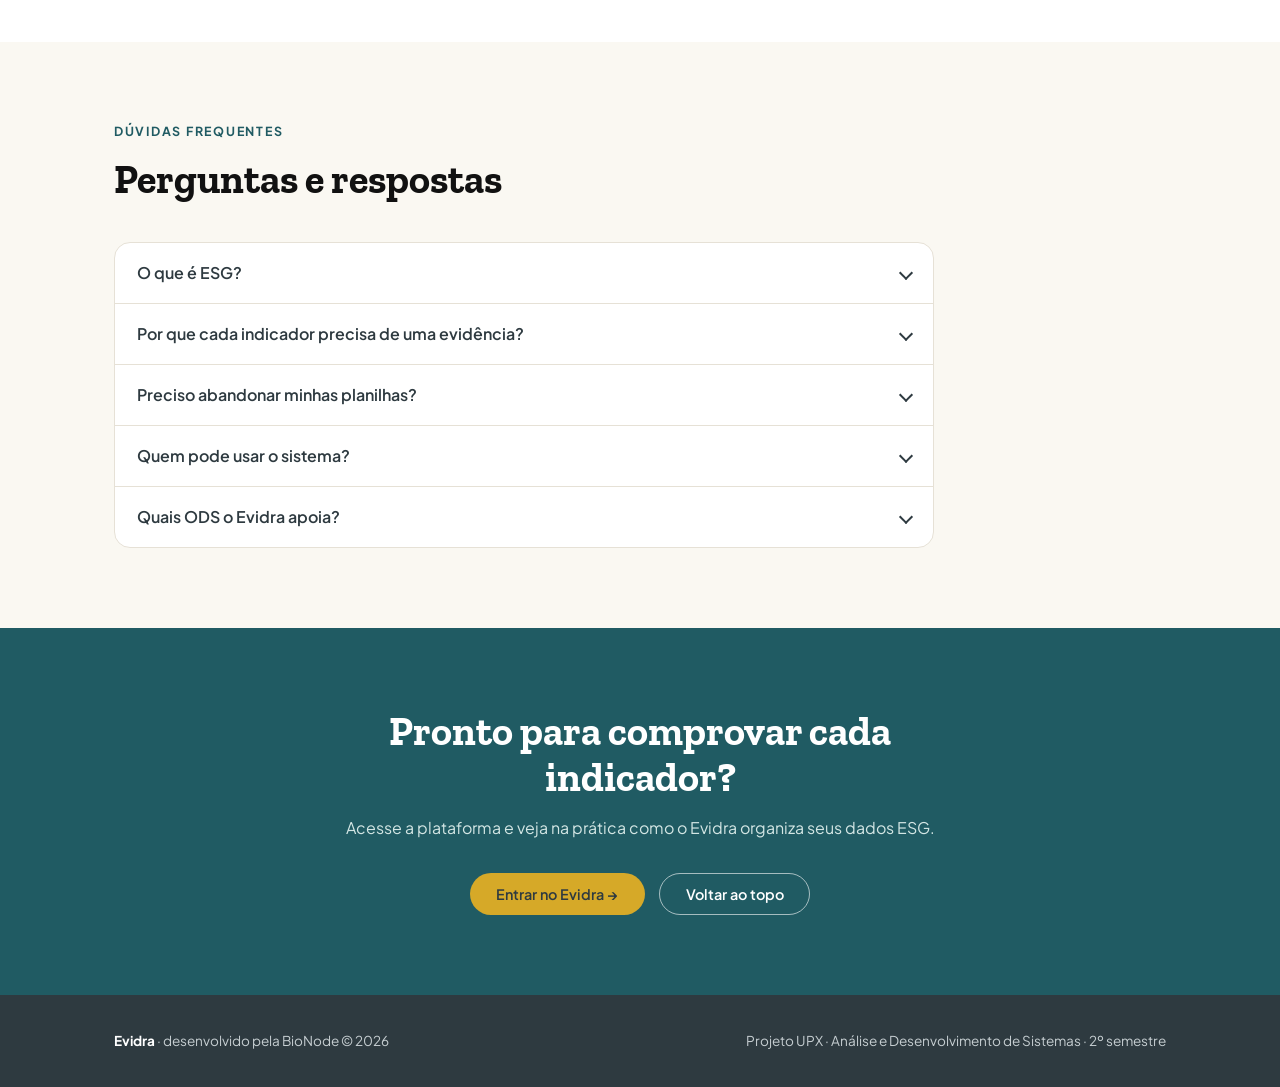
==== commit fe039729: "ajusta página Sobre, logout, esqueci a senha e toast - Sobre: ODS 12 (meta 12.6) e 16 (meta 16.6), t" ====
--- a/api/src/main/resources/static/sobre.html
+++ b/api/src/main/resources/static/sobre.html
@@ -107,7 +107,7 @@
   .recurso p{font-size:.88rem;color:var(--suave);margin-top:.4rem}
 
   /* ODS */
-  .ods{display:grid;grid-template-columns:repeat(3,1fr);gap:18px;margin-top:2.5rem}
+  .ods{display:grid;grid-template-columns:repeat(2,1fr);gap:18px;margin-top:2.5rem}
   .ods-card{border-radius:16px;overflow:hidden;border:1px solid var(--borda);display:flex;flex-direction:column}
   .ods-topo{color:#fff;padding:1.3rem 1.4rem;display:flex;align-items:center;gap:1rem}
   .ods-topo strong{font-family:'Zilla Slab',serif;font-size:2.6rem;line-height:1}
@@ -116,6 +116,8 @@
   .ods-9{background:#C9541C}
   .ods-12{background:#9A6D20}
   .ods-13{background:#3F7E44}
+  .ods-16{background:#00689D}
+  .ods-nota{margin-top:1.2rem;font-size:.88rem;color:var(--suave)}
 
   /* bionode */
   .bionode{display:grid;grid-template-columns:1fr 1fr;gap:3.5rem;align-items:center}
@@ -218,8 +220,8 @@
       <div class="numeros" aria-label="O projeto em números">
         <div class="numero cheio"><strong>3</strong><span>pilares: Ambiental, Social e Governança</span></div>
         <div class="numero"><strong>3</strong><span>perfis de acesso com papéis definidos</span></div>
-        <div class="numero"><strong>3</strong><span>ODS da ONU apoiados pelo sistema</span></div>
-        <div class="numero"><strong>100%</strong><span>dos indicadores ligados a uma evidência</span></div>
+        <div class="numero"><strong>2</strong><span>ODS da ONU apoiados pelo sistema</span></div>
+        <div class="numero"><strong>✓</strong><span>cada indicador pode ser ligado a uma evidência</span></div>
       </div>
     </div>
   </section>
@@ -342,21 +344,18 @@
     <div class="wrap">
       <p class="eyebrow">Impacto</p>
       <h2>Objetivos de Desenvolvimento Sustentável</h2>
-      <p class="intro">O Evidra se conecta a três ODS da Agenda 2030 da ONU.</p>
+      <p class="intro">O Evidra se conecta a dois ODS da Agenda 2030 da ONU: ODS 12 (meta 12.6) e ODS 16 (meta 16.6).</p>
       <div class="ods">
         <article class="ods-card">
-          <div class="ods-topo ods-12"><strong>12</strong><span>Consumo e produção responsáveis</span></div>
-          <p>Ajuda empresas a medir e comprovar o uso de recursos, a geração de resíduos e as práticas sustentáveis.</p>
+          <div class="ods-topo ods-12"><strong>12</strong><span>Consumo e produção responsáveis · meta 12.6</span></div>
+          <p>Incentiva as empresas a adotar práticas sustentáveis e a integrar informações de sustentabilidade aos seus relatórios.</p>
         </article>
         <article class="ods-card">
-          <div class="ods-topo ods-9"><strong>9</strong><span>Indústria, inovação e infraestrutura</span></div>
-          <p>Leva tecnologia e organização para a gestão ESG, substituindo planilhas soltas por um processo digital rastreável.</p>
-        </article>
-        <article class="ods-card">
-          <div class="ods-topo ods-13"><strong>13</strong><span>Ação contra a mudança global do clima</span></div>
-          <p>Dá confiabilidade aos indicadores ambientais, como emissões e energia, que orientam as decisões climáticas.</p>
-        </article>
-      </div>
+          <div class="ods-topo ods-16"><strong>16</strong><span>Paz, justiça e instituições eficazes · meta 16.6</span></div>
+          <p>Torna a gestão ESG mais eficaz, responsável e transparente, com cada dado rastreável até a sua evidência.</p>
+        </article>
+      </div>
+      <p class="ods-nota">Além disso, cada indicador mostra também o seu próprio ODS.</p>
     </div>
   </section>
 
@@ -421,10 +420,10 @@
       <h3 style="margin-top:3rem">Tecnologias utilizadas</h3>
       <div class="tecs">
         <span class="tec">Java <span>· Spring Boot</span></span>
-        <span class="tec">MySQL</span>
+        <span class="tec">TiDB Cloud <span>· banco de dados compatível com MySQL</span></span>
         <span class="tec">HTML, CSS e JavaScript</span>
         <span class="tec">Login com JWT</span>
-        <span class="tec">Microsoft Azure</span>
+        <span class="tec">Render <span>· hospedagem</span></span>
       </div>
     </div>
   </section>
@@ -453,7 +452,7 @@
         </details>
         <details>
           <summary>Quais ODS o Evidra apoia?</summary>
-          <p>O foco está nos ODS 12 (consumo e produção responsáveis), 9 (indústria, inovação e infraestrutura) e 13 (ação contra a mudança global do clima).</p>
+          <p>O foco está nos ODS 12 (meta 12.6: práticas sustentáveis e relatórios de sustentabilidade nas empresas) e 16 (meta 16.6: instituições eficazes, responsáveis e transparentes). Cada indicador mostra também o seu próprio ODS.</p>
         </details>
       </div>
     </div>
